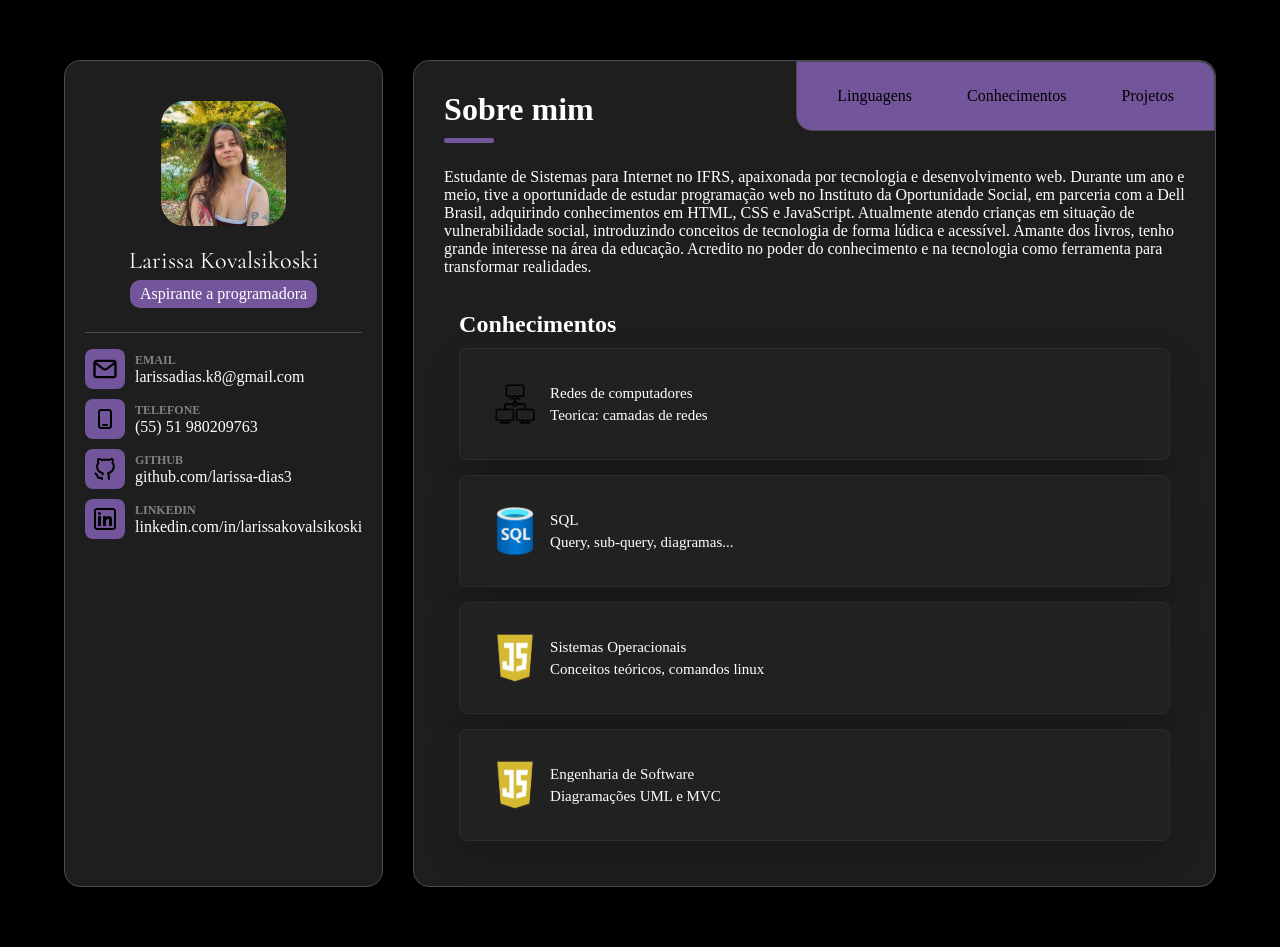
==== conhecimentos.html @ 747b9bf8 "Criar pagina conhecimento" ====
<!doctype html>
<html lang="pt-br">
  <head>
    <meta charset="UTF-8" />
    <meta name="viewport" content="width=device-width, initial-scale=1.0" />
    <title>Home</title>
    <link rel="stylesheet" href="style.css" />
    <script src="funcao.js"></script>
    <style>
      @import url("https://fonts.googleapis.com/css2?family=Cormorant+Garamond:ital,wght@0,300..700;1,300..700&display=swap");
    </style>
  </head>

  <body>
    <div class="container">
      <div class="container-aside">
        <aside>
          <div class="container-img">
            <div class="foto-perfil">
              <img src="/images/larissafoto.jfif" alt="" />
            </div>
            <div class="info">
              <span class="nome">Larissa Kovalsikoski</span>
              <div class="label">
                <span>Aspirante a programadora</span>
              </div>
            </div>
          </div>
          <ul>
            <li>
              <div class="icon">
                <svg
                  class="icon-email"
                  viewBox="0 0 24 24"
                  xmlns="http://www.w3.org/2000/svg"
                >
                  <path
                    d="M4 7.00005L10.2 11.65C11.2667 12.45 12.7333 12.45 13.8 11.65L20 7"
                  />
                  <rect x="3" y="5" width="18" height="14" rx="2" />
                </svg>
              </div>
              <div class="li-info">
                <span>Email</span>
                <span
                  ><a href="mailto:seuemail@dominio.com" class="link-contato"
                    >larissadias.k8@gmail.com</a
                  ></span
                >
              </div>
            </li>
            <li>
              <div class="icon">
                <svg
                  class="icon-phone"
                  viewBox="0 0 24 24"
                  xmlns="http://www.w3.org/2000/svg"
                >
                  <path
                    fill-rule="evenodd"
                    clip-rule="evenodd"
                    d="M8 2C6.34315 2 5 3.34315 5 5V19C5 20.6569 6.34315 22 8 22H16C17.6569 22 19 20.6569 19 19V5C19 3.34315 17.6569 2 16 2H8ZM7 5C7 4.44772 7.44772 4 8 4H16C16.5523 4 17 4.44772 17 5V19C17 19.5523 16.5523 20 16 20H8C7.44772 20 7 19.5523 7 19V5ZM10 17C9.44772 17 9 17.4477 9 18C9 18.5523 9.44772 19 10 19H14C14.5523 19 15 18.5523 15 18C15 17.4477 14.5523 17 14 17H10Z"
                  />
                </svg>
              </div>
              <div class="li-info">
                <span>Telefone</span>
                <span
                  ><a href="tel:51980209763" class="link-contato"
                    >(55) 51 980209763</a
                  ></span
                >
              </div>
            </li>
            <li>
              <div class="icon">
                <svg
                  class="icon-github"
                  viewBox="0 0 24 24"
                  xmlns="http://www.w3.org/2000/svg"
                >
                  <path
                    d="M4.0744 2.9938C4.13263 1.96371 4.37869 1.51577 5.08432 1.15606C5.84357 0.768899 7.04106 0.949072 8.45014 1.66261C9.05706 1.97009 9.11886 1.97635 10.1825 1.83998C11.5963 1.65865 13.4164 1.65929 14.7213 1.84164C15.7081 1.97954 15.7729 1.97265 16.3813 1.66453C18.3814 0.651679 19.9605 0.71795 20.5323 1.8387C20.8177 2.39812 20.8707 3.84971 20.6494 5.04695C20.5267 5.71069 20.5397 5.79356 20.8353 6.22912C22.915 9.29385 21.4165 14.2616 17.8528 16.1155C17.5801 16.2574 17.3503 16.3452 17.163 16.4167C16.5879 16.6363 16.4133 16.703 16.6247 17.7138C16.7265 18.2 16.8491 19.4088 16.8973 20.4002C16.9844 22.1922 16.9831 22.2047 16.6688 22.5703C16.241 23.0676 15.6244 23.076 15.2066 22.5902C14.9341 22.2734 14.9075 22.1238 14.9075 20.9015C14.9075 19.0952 14.7095 17.8946 14.2417 16.8658C13.6854 15.6415 14.0978 15.185 15.37 14.9114C17.1383 14.531 18.5194 13.4397 19.2892 11.8146C20.0211 10.2698 20.1314 8.13501 18.8082 6.83668C18.4319 6.3895 18.4057 5.98446 18.6744 4.76309C18.7748 4.3066 18.859 3.71768 18.8615 3.45425C18.8653 3.03823 18.8274 2.97541 18.5719 2.97541C18.4102 2.97541 17.7924 3.21062 17.1992 3.49805L16.2524 3.95695C16.1663 3.99866 16.07 4.0147 15.975 4.0038C13.5675 3.72746 11.2799 3.72319 8.86062 4.00488C8.76526 4.01598 8.66853 3.99994 8.58215 3.95802L7.63585 3.49882C7.04259 3.21087 6.42482 2.97541 6.26317 2.97541C5.88941 2.97541 5.88379 3.25135 6.22447 4.89078C6.43258 5.89203 6.57262 6.11513 5.97101 6.91572C5.06925 8.11576 4.844 9.60592 5.32757 11.1716C5.93704 13.1446 7.4295 14.4775 9.52773 14.9222C10.7926 15.1903 11.1232 15.5401 10.6402 16.9905C10.26 18.1319 10.0196 18.4261 9.46707 18.4261C8.72365 18.4261 8.25796 17.7821 8.51424 17.1082C8.62712 16.8112 8.59354 16.7795 7.89711 16.5255C5.77117 15.7504 4.14514 14.0131 3.40172 11.7223C2.82711 9.95184 3.07994 7.64739 4.00175 6.25453C4.31561 5.78028 4.32047 5.74006 4.174 4.83217C4.09113 4.31822 4.04631 3.49103 4.0744 2.9938Z"
                  />
                  <path
                    d="M3.33203 15.9454C3.02568 15.4859 2.40481 15.3617 1.94528 15.6681C1.48576 15.9744 1.36158 16.5953 1.66793 17.0548C1.8941 17.3941 2.16467 17.6728 2.39444 17.9025C2.4368 17.9449 2.47796 17.9858 2.51815 18.0257C2.71062 18.2169 2.88056 18.3857 3.05124 18.5861C3.42875 19.0292 3.80536 19.626 4.0194 20.6962C4.11474 21.1729 4.45739 21.4297 4.64725 21.5419C4.85315 21.6635 5.07812 21.7352 5.26325 21.7819C5.64196 21.8774 6.10169 21.927 6.53799 21.9559C7.01695 21.9877 7.53592 21.998 7.99999 22.0008C8.00033 22.5527 8.44791 23.0001 8.99998 23.0001C9.55227 23.0001 9.99998 22.5524 9.99998 22.0001V21.0001C9.99998 20.4478 9.55227 20.0001 8.99998 20.0001C8.90571 20.0001 8.80372 20.0004 8.69569 20.0008C8.10883 20.0026 7.34388 20.0049 6.67018 19.9603C6.34531 19.9388 6.07825 19.9083 5.88241 19.871C5.58083 18.6871 5.09362 17.8994 4.57373 17.2891C4.34391 17.0194 4.10593 16.7834 3.91236 16.5914C3.87612 16.5555 3.84144 16.5211 3.80865 16.4883C3.5853 16.265 3.4392 16.1062 3.33203 15.9454Z"
                  />
                </svg>
              </div>
              <div class="li-info">
                <span>Github</span>
                <span
                  ><a
                    href="https://github.com/larissa-dias3/"
                    target="_blank"
                    rel="noopener noreferrer"
                    >github.com/larissa-dias3</a
                  ></span
                >
              </div>
            </li>
            <li>
              <div class="icon">
                <svg
                  class="icon-linkedin"
                  viewBox="0 0 24 24"
                  xmlns="http://www.w3.org/2000/svg"
                >
                  <path
                    d="M6.5 8C7.32843 8 8 7.32843 8 6.5C8 5.67157 7.32843 5 6.5 5C5.67157 5 5 5.67157 5 6.5C5 7.32843 5.67157 8 6.5 8Z"
                  />
                  <path
                    d="M5 10C5 9.44772 5.44772 9 6 9H7C7.55228 9 8 9.44771 8 10V18C8 18.5523 7.55228 19 7 19H6C5.44772 19 5 18.5523 5 18V10Z"
                  />
                  <path
                    d="M11 19H12C12.5523 19 13 18.5523 13 18V13.5C13 12 16 11 16 13V18.0004C16 18.5527 16.4477 19 17 19H18C18.5523 19 19 18.5523 19 18V12C19 10 17.5 9 15.5 9C13.5 9 13 10.5 13 10.5V10C13 9.44771 12.5523 9 12 9H11C10.4477 9 10 9.44772 10 10V18C10 18.5523 10.4477 19 11 19Z"
                  />
                  <path
                    fill-rule="evenodd"
                    clip-rule="evenodd"
                    d="M20 1C21.6569 1 23 2.34315 23 4V20C23 21.6569 21.6569 23 20 23H4C2.34315 23 1 21.6569 1 20V4C1 2.34315 2.34315 1 4 1H20ZM20 3C20.5523 3 21 3.44772 21 4V20C21 20.5523 20.5523 21 20 21H4C3.44772 21 3 20.5523 3 20V4C3 3.44772 3.44772 3 4 3H20Z"
                  />
                </svg>
              </div>
              <div class="li-info">
                <span>LinkedIn</span>
                <span
                  ><a
                    href="https://www.linkedin.com/in/larissakovalsikoski/"
                    target="_blank"
                    rel="noopener noreferrer"
                    >linkedin.com/in/larissakovalsikoski</a
                  ></span
                >
              </div>
            </li>
          </ul>
        </aside>
      </div>
      <div class="container-main">
        <header>
          <nav>
            <ul>
              <li>
                <a href="linguagens.html#linguagens">Linguagens</a>
              </li>
              <li><a href="#conhecimentos"onclick="destacarElemento('conhecimentos')">Conhecimentos</a></li>
              <li><a href="contato.html">Projetos</a></li>
            </ul>
          </nav>
          <div class="sobre">
            <h1>Sobre mim</h1>
            <div class="line"></div>
            <div class="sobre-texto">
              <p>
                Estudante de Sistemas para Internet no IFRS, apaixonada por
                tecnologia e desenvolvimento web. Durante um ano e meio, tive a
                oportunidade de estudar programação web no Instituto da
                Oportunidade Social, em parceria com a Dell Brasil, adquirindo
                conhecimentos em HTML, CSS e JavaScript. Atualmente atendo
                crianças em situação de vulnerabilidade social, introduzindo
                conceitos de tecnologia de forma lúdica e acessível. Amante dos
                livros, tenho grande interesse na área da educação. Acredito no
                poder do conhecimento e na tecnologia como ferramenta para
                transformar realidades.
              </p>
            </div>
          </div>
        </header>
        <main>
          <article id="conhecimentos" class="secao-linguagens">
            <h2>Conhecimentos</h2>
            <div class="cards">
              <div class="card">
                <img src="/images/redesicon.png" alt="" />
                <div class="card-text">
                  <span>Redes de computadores</span>
                  <ul>
                    <li>
                      <p>Teorica: camadas de redes</p>
                    </li>
                  </ul>
                </div>
              </div>
              <div class="card">
                <img src="/images/sqlicon.png" alt="" />
                <div class="card-text">
                  <span>SQL</span>
                  <p>Query, sub-query, diagramas...</p>
                </div>
              </div>

              <div class="card">
                <img src="/images/iconjs.png" alt="" />
                <div class="card-text">
                  <span>Sistemas Operacionais</span>
                  <p>Conceitos teóricos, comandos linux</p>
                </div>
              </div>
              <div class="card">
                <img src="/images/iconjs.png" alt="" />
                <div class="card-text">
                  <span>Engenharia de Software</span>
                  <p>Diagramações UML e MVC</p>
                </div>
              </div>
            </div>
          </article>
        </main>
      </div>
    </div>
  </body>
</html>
---- style.css ----
* {
  margin: 0;
  padding: 0;
  box-sizing: border-box;
}

.cormorant-garamond-garamond {
  font-family: "Cormorant Garamond", serif;
  font-optical-sizing: auto;
  font-weight: 350;
  font-style: normal;
}

body {
  background-color: hsl(0, 0%, 0%);
}

.container {
  display: flex;
  color: white;
  gap: 30px;
  max-width: 90%;
  margin: 0 auto;
  margin-block: 60px;
}

.container-main {
  position: relative;
  border: 1px solid rgb(75, 74, 74);
  border-radius: 1rem;
  padding: 30px;
  background-color: hsl(240, 2%, 12%);
}

.container-aside {
  border: 1px solid rgb(75, 74, 74);
  border-radius: 1rem;
  padding: 40px 20px;
  background-color: hsl(240, 2%, 12%);
  align-self: stretch;
}

.container-img {
  display: flex;
  flex-direction: column;
  gap: 1rem;
  justify-content: center;
  align-items: center;
  border-bottom: 1px solid rgb(75, 74, 74);
  padding-bottom: 1.5rem;
}

.foto-perfil {
  background-color: hsl(240, 1%, 25%) 3%;
}

.foto-perfil img {
  object-fit: cover;
  border-radius: 1.5rem;
  width: 125px;
  height: 125px;
}

.info {
  display: flex;
  flex-direction: column;
  align-items: center;
  gap: 5px;
}

.nome {
  font-family: "Cormorant Garamond", serif;
  font-size: 1.5rem;
}

.label {
  padding: 5px 10px;
  border-radius: 10px;
  background-color: hsl(265, 29%, 47%);
}

.container-main nav {
  position: absolute;
  top: 0;
  right: 0;
}

nav ul {
  display: inline-flex;
  gap: 25px;
  padding: 15px 25px;
  list-style: none;
  background-color: hsl(265, 29%, 47%);
  justify-content: center;
  border-radius: 0 1rem 0 1rem;
  border: 1px solid rgb(75, 74, 74);
}

a {
  text-decoration: none;
  color: rgb(0, 0, 0);
  padding: 10px 15px;
}

li {
  list-style: none;
  display: flex;
  align-items: center;
  gap: 10px;
}

.li-info {
  display: flex;
  flex-direction: column;
}

.li-info a {
  padding: 0;
  color: inherit;
}

.li-info span:first-child {
  font-weight: bold;
  text-transform: uppercase;
  font-size: 0.75rem;
  color: rgb(131, 130, 130);
}

aside ul {
  display: flex;
  flex-direction: column;
  gap: 10px;
  padding-top: 1rem;
}

.icon {
  display: inline-flex;
  align-items: center;
  justify-content: center;
  width: 40px;
  height: 40px;
  background-color: hsl(265, 29%, 47%);
  border-radius: 8px;
}

.icon-email {
  width: 70%;
  stroke: #000000;
  /* Espessura das linhas */
  stroke-width: 2px;
  /* Pontas das linhas arredondadas */
  stroke-linecap: round;
  /* Cantos/curvas arredondadas */
  stroke-linejoin: round;
  fill: none;
  transition: all 0.5s ease;
}

.icon:hover .icon-email {
  /* Nova cor ao passar o mouse */
  stroke: #f7f4f7;
  /* Linha fica mais grossa */
  stroke-width: 1px;
  /* Efeito leve de zoom */
  transform: scale(1.1);
}

.icon-phone {
  width: 24px;
  stroke-width: 2px;
  transition: all 0.3s ease;
}

.icon:hover .icon-phone {
  fill: #f7f4f7;
  stroke-width: 1px;
  transform: scale(1.1);
}

.icon-github {
  width: 24px;
  stroke-width: 2px;
  transition: all 0.3s ease;
}

.icon:hover .icon-github {
  fill: #f7f4f7;
  stroke-width: 1px;
  transform: scale(1.1);
}

.icon-linkedin {
  width: 24px;
  stroke-width: 2px;
  transition: all 0.3s ease;
}

.icon:hover .icon-linkedin {
  fill: #f7f4f7;
  stroke-width: 1px;
  transform: scale(1.1);
}

.link-contato {
  display: flex;
  text-decoration: none;
  transition: all 0.3s ease;
  color: inherit;
}


nav {
  display: flex;
  justify-content: end;
}

/* Transição suave para a seção */
.secao-linguagens {
  transition: all 0.5s ease;
  padding: 15px;
  border-radius: 8px;
}

/* Classe aplicada via JS ao clicar no link */
.secao-linguagens.destaque {
  outline: 2px solid hsl(265, 29%, 47%);
  box-shadow: 0 0 15px hsl(265, 29%, 47%);
  /* Efeito suave de zoom */
  transform: scale(1.00);
}

.line {
  width: 50px;
  height: 5px;
  background-color: hsl(265, 29%, 47%);
  margin-top: 10px;
  border-radius: 5px;
}

.sobre-texto {
  margin-top: 25px;
}

.cards {
  display: grid;
  gap: 15px;
  border-radius: 25px;
  margin-top: 10px;
}

.card {
  display: flex;
  gap: 10px;
  border-radius: 8px;
  padding: 30px;
  background-color: #212121;
  border: 1px solid #2d2d2d;
  box-shadow: 0 15px 35px rgba(0, 0, 0, 0.2);
}

.card img {
  height: 50px;
  width: 50px;
}

.card-text {
  display: flex;
  gap: 5px;
  flex-direction: column;
  justify-content: center;
  font-size: 15px;
}
.icon-java {
  width: 30%;
  fill: #007bff; 
  transition: all 0.3s ease;
}
.icon-java path:nth-of-type(2),
.icon-java path:nth-of-type(4) {
  fill: #a10000; 
}
.icon-java path:nth-of-type(6) {
  fill: #a10000; 
}

article {
  margin-top: 20px;
}

/* @media (max-width: 768px) {

  .services-container {
    grid-template-columns: 1fr;
    gap: 12px;
  }

  .service-card {
    padding: 16px;
  }
} */
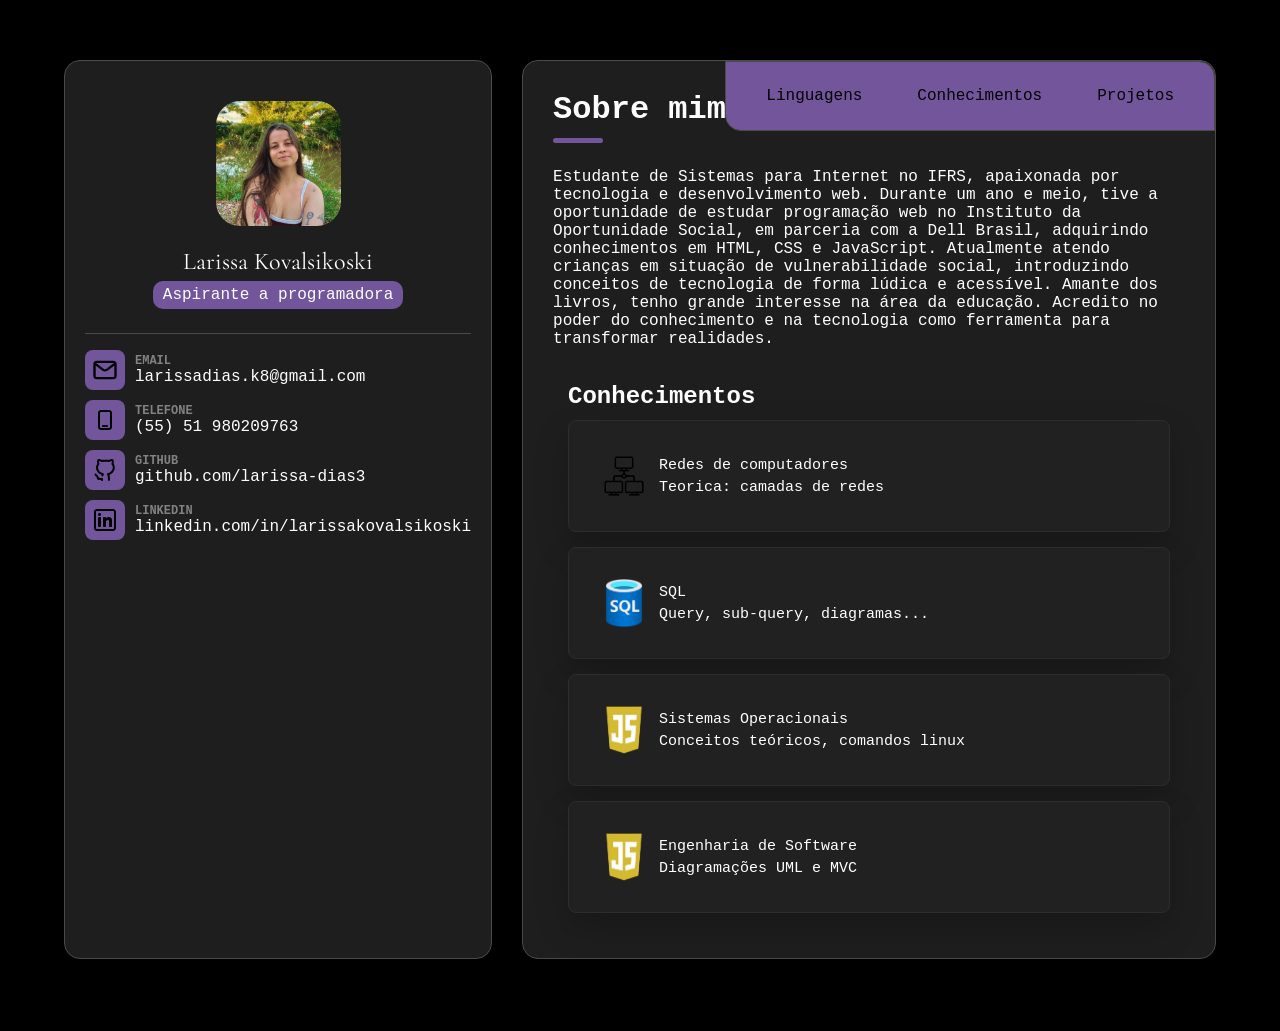
==== commit 076f4060: "Alterar caminho da pasta imagem" ====
--- a/conhecimentos.html
+++ b/conhecimentos.html
@@ -17,7 +17,7 @@
         <aside>
           <div class="container-img">
             <div class="foto-perfil">
-              <img src="/images/larissafoto.jfif" alt="" />
+              <img src="images/larissafoto.jfif" alt="" />
             </div>
             <div class="info">
               <span class="nome">Larissa Kovalsikoski</span>
@@ -172,7 +172,7 @@
             <h2>Conhecimentos</h2>
             <div class="cards">
               <div class="card">
-                <img src="/images/redesicon.png" alt="" />
+                <img src="images/redesicon.png" alt="" />
                 <div class="card-text">
                   <span>Redes de computadores</span>
                   <ul>
@@ -183,7 +183,7 @@
                 </div>
               </div>
               <div class="card">
-                <img src="/images/sqlicon.png" alt="" />
+                <img src="images/sqlicon.png" alt="" />
                 <div class="card-text">
                   <span>SQL</span>
                   <p>Query, sub-query, diagramas...</p>
@@ -191,14 +191,14 @@
               </div>
 
               <div class="card">
-                <img src="/images/iconjs.png" alt="" />
+                <img src="images/iconjs.png" alt="" />
                 <div class="card-text">
                   <span>Sistemas Operacionais</span>
                   <p>Conceitos teóricos, comandos linux</p>
                 </div>
               </div>
               <div class="card">
-                <img src="/images/iconjs.png" alt="" />
+                <img src="images/iconjs.png" alt="" />
                 <div class="card-text">
                   <span>Engenharia de Software</span>
                   <p>Diagramações UML e MVC</p>
--- a/style.css
+++ b/style.css
@@ -3,11 +3,14 @@
   padding: 0;
   box-sizing: border-box;
 }
-
-.cormorant-garamond-garamond {
-  font-family: "Cormorant Garamond", serif;
+html {
+  font-family: "JetBrains Mono", monospace;
+}
+
+.jetbrains-mono-JetBrains {
+  font-family: "JetBrains Mono", monospace;
   font-optical-sizing: auto;
-  font-weight: 350;
+  font-weight: 100;
   font-style: normal;
 }
 
@@ -208,7 +211,6 @@
   color: inherit;
 }
 
-
 nav {
   display: flex;
   justify-content: end;
@@ -226,7 +228,7 @@
   outline: 2px solid hsl(265, 29%, 47%);
   box-shadow: 0 0 15px hsl(265, 29%, 47%);
   /* Efeito suave de zoom */
-  transform: scale(1.00);
+  transform: scale(1);
 }
 
 .line {
@@ -272,29 +274,55 @@
 }
 .icon-java {
   width: 30%;
-  fill: #007bff; 
+  fill: #007bff;
   transition: all 0.3s ease;
 }
 .icon-java path:nth-of-type(2),
 .icon-java path:nth-of-type(4) {
-  fill: #a10000; 
+  fill: #a10000;
 }
 .icon-java path:nth-of-type(6) {
-  fill: #a10000; 
+  fill: #a10000;
 }
 
 article {
   margin-top: 20px;
 }
-
-/* @media (max-width: 768px) {
-
-  .services-container {
-    grid-template-columns: 1fr;
-    gap: 12px;
-  }
-
-  .service-card {
-    padding: 16px;
-  }
-} */+@media (max-width: 768px) {
+  /* Empilha o sidebar e o conteúdo principal */
+  .container {
+    flex-direction: column;
+    margin-block: 20px;
+  }
+
+  /* Ajusta o menu para não sobrepor o texto */
+  .container-main {
+    padding: 20px;
+    padding-top: 70px; /* Dá espaço para o nav no topo */
+  }
+
+  .container-main nav {
+    position: absolute;
+    top: 0;
+    right: 0;
+    left: 0; /* Ocupa toda a largura superior */
+  }
+
+  nav ul {
+    width: 100%;
+    justify-content: space-around;
+    border-radius: 1rem 1rem 0 0; /* Mantém os cantos arredondados no topo */
+    gap: 10px;
+    padding: 10px 15px;
+  }
+
+  nav ul a {
+    padding: 5px;
+    font-size: 0.9rem;
+  }
+
+  /* Ajusta o padding do card lateral */
+  .container-aside {
+    padding: 20px;
+  }
+}
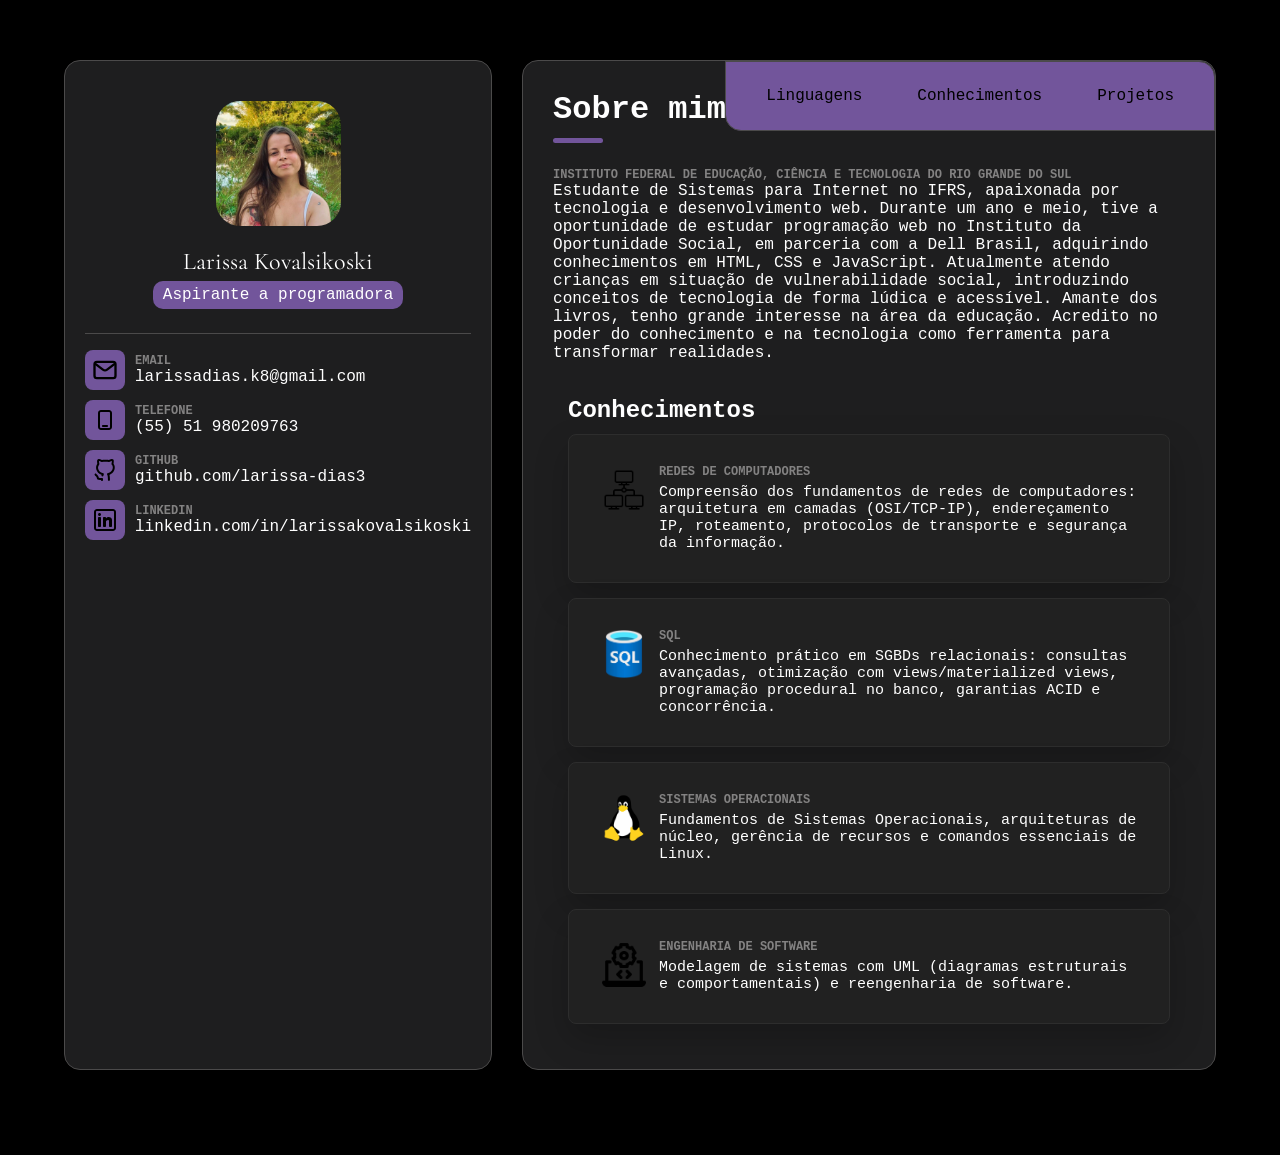
==== commit 69470d33: "Inserir informações específicas em cards" ====
--- a/conhecimentos.html
+++ b/conhecimentos.html
@@ -17,7 +17,7 @@
         <aside>
           <div class="container-img">
             <div class="foto-perfil">
-              <img src="images/larissafoto.jfif" alt="" />
+              <img src="images/larissafoto.jpg" alt="" />
             </div>
             <div class="info">
               <span class="nome">Larissa Kovalsikoski</span>
@@ -144,7 +144,13 @@
               <li>
                 <a href="linguagens.html#linguagens">Linguagens</a>
               </li>
-              <li><a href="#conhecimentos"onclick="destacarElemento('conhecimentos')">Conhecimentos</a></li>
+              <li>
+                <a
+                  href="#conhecimentos"
+                  onclick="destacarElemento('conhecimentos')"
+                  >Conhecimentos</a
+                >
+              </li>
               <li><a href="contato.html">Projetos</a></li>
             </ul>
           </nav>
@@ -152,6 +158,10 @@
             <h1>Sobre mim</h1>
             <div class="line"></div>
             <div class="sobre-texto">
+              <p class="if">
+                Instituto Federal de Educação, Ciência e Tecnologia do Rio
+                Grande do Sul
+              </p>
               <p>
                 Estudante de Sistemas para Internet no IFRS, apaixonada por
                 tecnologia e desenvolvimento web. Durante um ano e meio, tive a
@@ -174,10 +184,15 @@
               <div class="card">
                 <img src="images/redesicon.png" alt="" />
                 <div class="card-text">
-                  <span>Redes de computadores</span>
+                  <span class="name-linguagem">Redes de computadores</span>
                   <ul>
                     <li>
-                      <p>Teorica: camadas de redes</p>
+                      <p>
+                        Compreensão dos fundamentos de redes de computadores:
+                        arquitetura em camadas (OSI/TCP-IP), endereçamento IP,
+                        roteamento, protocolos de transporte e segurança da
+                        informação.
+                      </p>
                     </li>
                   </ul>
                 </div>
@@ -185,23 +200,34 @@
               <div class="card">
                 <img src="images/sqlicon.png" alt="" />
                 <div class="card-text">
-                  <span>SQL</span>
-                  <p>Query, sub-query, diagramas...</p>
+                  <span class="name-linguagem">SQL</span>
+                  <p>
+                    Conhecimento prático em SGBDs relacionais: consultas
+                    avançadas, otimização com views/materialized views,
+                    programação procedural no banco, garantias ACID e
+                    concorrência.
+                  </p>
                 </div>
               </div>
 
               <div class="card">
-                <img src="images/iconjs.png" alt="" />
-                <div class="card-text">
-                  <span>Sistemas Operacionais</span>
-                  <p>Conceitos teóricos, comandos linux</p>
-                </div>
-              </div>
-              <div class="card">
-                <img src="images/iconjs.png" alt="" />
-                <div class="card-text">
-                  <span>Engenharia de Software</span>
-                  <p>Diagramações UML e MVC</p>
+                <img src="images/linux.png" alt="" />
+                <div class="card-text">
+                  <span class="name-linguagem">Sistemas Operacionais</span>
+                  <p>
+                    Fundamentos de Sistemas Operacionais, arquiteturas de
+                    núcleo, gerência de recursos e comandos essenciais de Linux.
+                  </p>
+                </div>
+              </div>
+              <div class="card">
+                <img src="images/engenharia.png" alt="" />
+                <div class="card-text">
+                  <span class="name-linguagem">Engenharia de Software</span>
+                  <p>
+                    Modelagem de sistemas com UML (diagramas estruturais e
+                    comportamentais) e reengenharia de software.
+                  </p>
                 </div>
               </div>
             </div>
--- a/style.css
+++ b/style.css
@@ -41,6 +41,13 @@
   padding: 40px 20px;
   background-color: hsl(240, 2%, 12%);
   align-self: stretch;
+}
+.container-aside a {
+  white-space: nowrap;
+  overflow: hidden;
+  text-overflow: ellipsis;
+  max-width: 100%;
+  display: block;
 }
 
 .container-img {
@@ -242,7 +249,12 @@
 .sobre-texto {
   margin-top: 25px;
 }
-
+.sobre-texto .if {
+  font-weight: bold;
+  text-transform: uppercase;
+  font-size: 0.75rem;
+  color: rgb(131, 130, 130);
+}
 .cards {
   display: grid;
   gap: 15px;
@@ -272,8 +284,14 @@
   justify-content: center;
   font-size: 15px;
 }
+.name-linguagem {
+  font-weight: bold;
+  text-transform: uppercase;
+  font-size: 0.75rem;
+  color: rgb(131, 130, 130);
+}
 .icon-java {
-  width: 30%;
+  width: 15%;
   fill: #007bff;
   transition: all 0.3s ease;
 }
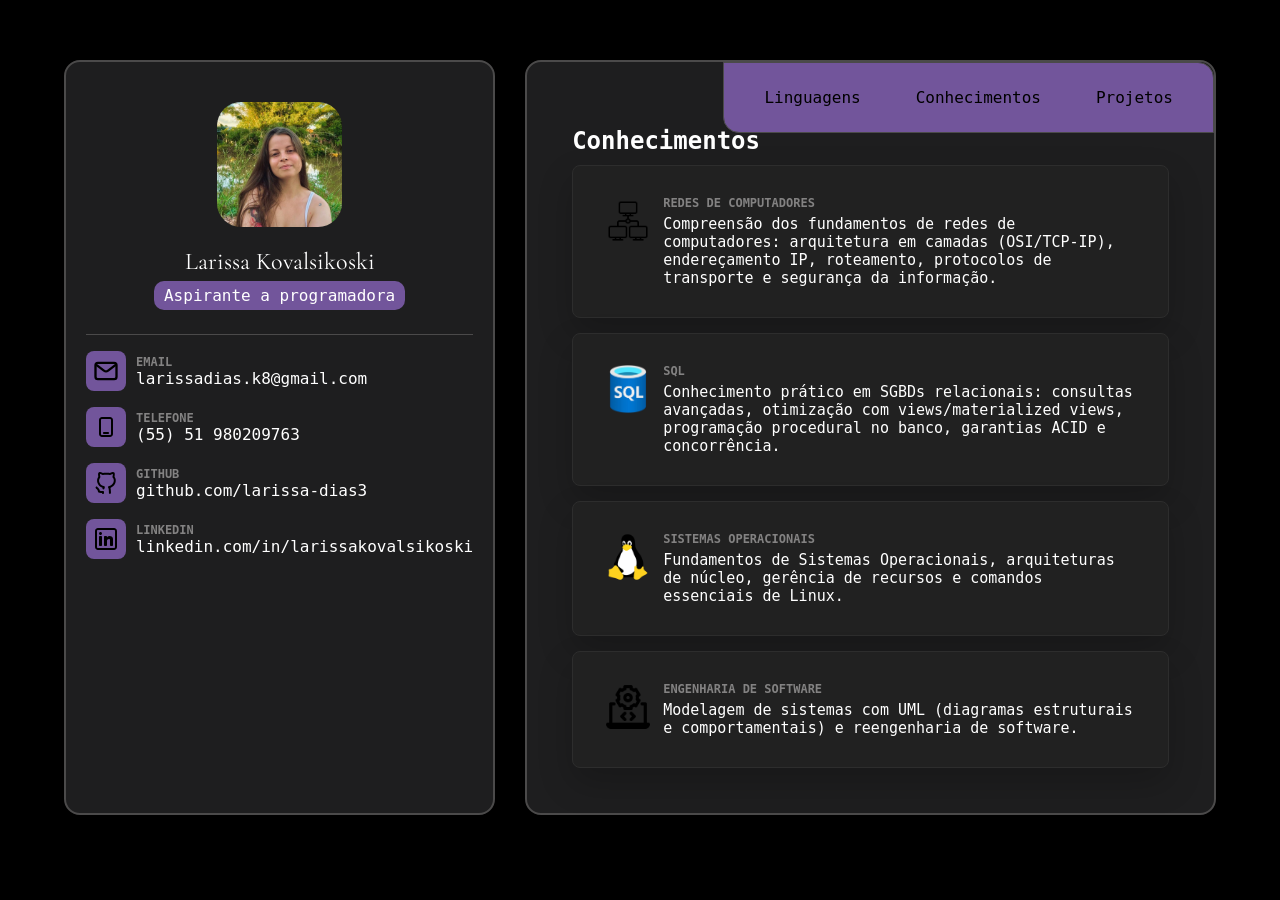
==== commit ff374e5c: "Adicionar title" ====
--- a/conhecimentos.html
+++ b/conhecimentos.html
@@ -3,7 +3,7 @@
   <head>
     <meta charset="UTF-8" />
     <meta name="viewport" content="width=device-width, initial-scale=1.0" />
-    <title>Home</title>
+    <title>Conhecimentos</title>
     <link rel="stylesheet" href="style.css" />
     <script src="funcao.js"></script>
     <style>
@@ -145,37 +145,11 @@
                 <a href="linguagens.html#linguagens">Linguagens</a>
               </li>
               <li>
-                <a
-                  href="#conhecimentos"
-                  onclick="destacarElemento('conhecimentos')"
-                  >Conhecimentos</a
-                >
+                <a href="#conhecimentos.html">Conhecimentos</a>
               </li>
-              <li><a href="contato.html">Projetos</a></li>
+              <li><a href="projetos.html#projetos">Projetos</a></li>
             </ul>
           </nav>
-          <div class="sobre">
-            <h1>Sobre mim</h1>
-            <div class="line"></div>
-            <div class="sobre-texto">
-              <p class="if">
-                Instituto Federal de Educação, Ciência e Tecnologia do Rio
-                Grande do Sul
-              </p>
-              <p>
-                Estudante de Sistemas para Internet no IFRS, apaixonada por
-                tecnologia e desenvolvimento web. Durante um ano e meio, tive a
-                oportunidade de estudar programação web no Instituto da
-                Oportunidade Social, em parceria com a Dell Brasil, adquirindo
-                conhecimentos em HTML, CSS e JavaScript. Atualmente atendo
-                crianças em situação de vulnerabilidade social, introduzindo
-                conceitos de tecnologia de forma lúdica e acessível. Amante dos
-                livros, tenho grande interesse na área da educação. Acredito no
-                poder do conhecimento e na tecnologia como ferramenta para
-                transformar realidades.
-              </p>
-            </div>
-          </div>
         </header>
         <main>
           <article id="conhecimentos" class="secao-linguagens">
--- a/style.css
+++ b/style.css
@@ -29,14 +29,14 @@
 
 .container-main {
   position: relative;
-  border: 1px solid rgb(75, 74, 74);
+  border: 2px solid rgb(75, 74, 74);
   border-radius: 1rem;
   padding: 30px;
   background-color: hsl(240, 2%, 12%);
 }
 
 .container-aside {
-  border: 1px solid rgb(75, 74, 74);
+  border: 2px solid rgb(75, 74, 74);
   border-radius: 1rem;
   padding: 40px 20px;
   background-color: hsl(240, 2%, 12%);
@@ -139,7 +139,7 @@
 aside ul {
   display: flex;
   flex-direction: column;
-  gap: 10px;
+  gap: 1rem;
   padding-top: 1rem;
 }
 
@@ -247,13 +247,15 @@
 }
 
 .sobre-texto {
-  margin-top: 25px;
-}
-.sobre-texto .if {
+  margin-top: 10px;
+}
+
+.sobre-texto .instituicao {
   font-weight: bold;
   text-transform: uppercase;
   font-size: 0.75rem;
   color: rgb(131, 130, 130);
+  margin-top: 15px;
 }
 .cards {
   display: grid;
@@ -291,7 +293,7 @@
   color: rgb(131, 130, 130);
 }
 .icon-java {
-  width: 15%;
+  width: 50px;
   fill: #007bff;
   transition: all 0.3s ease;
 }
